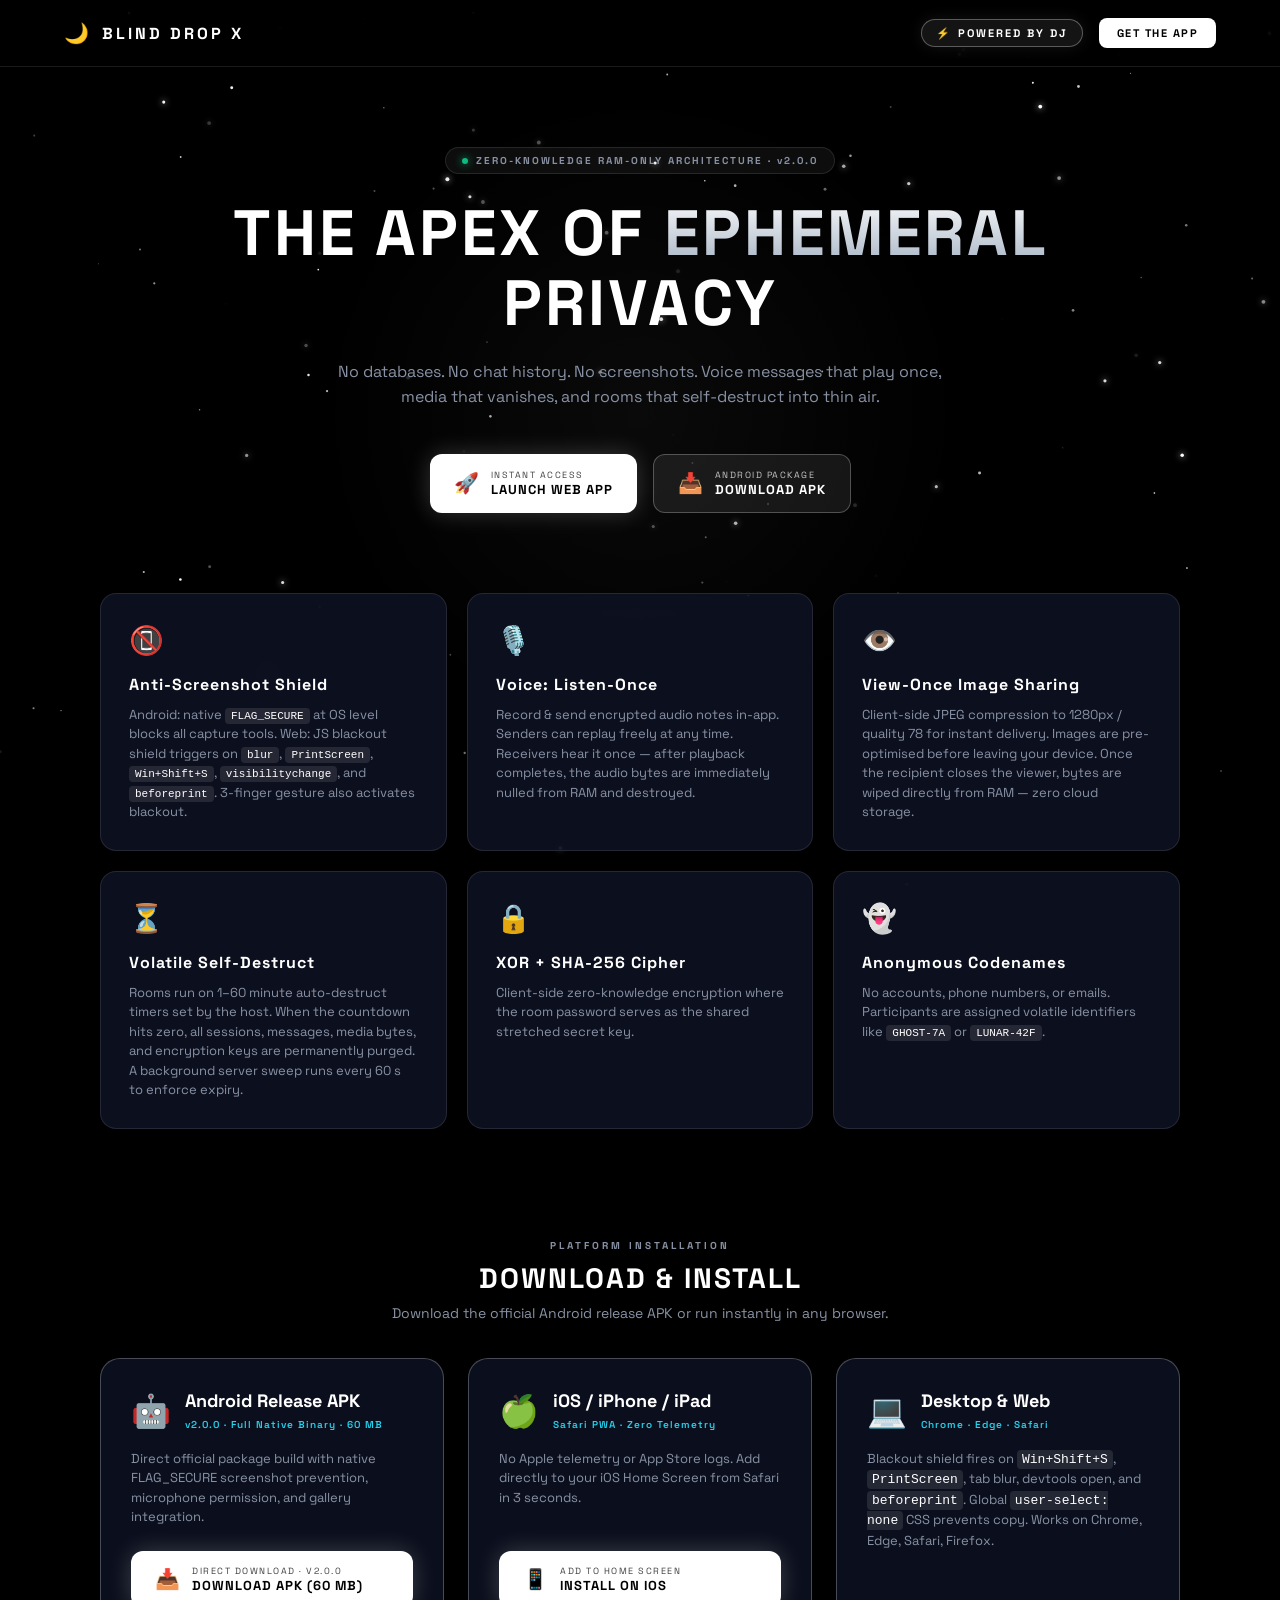
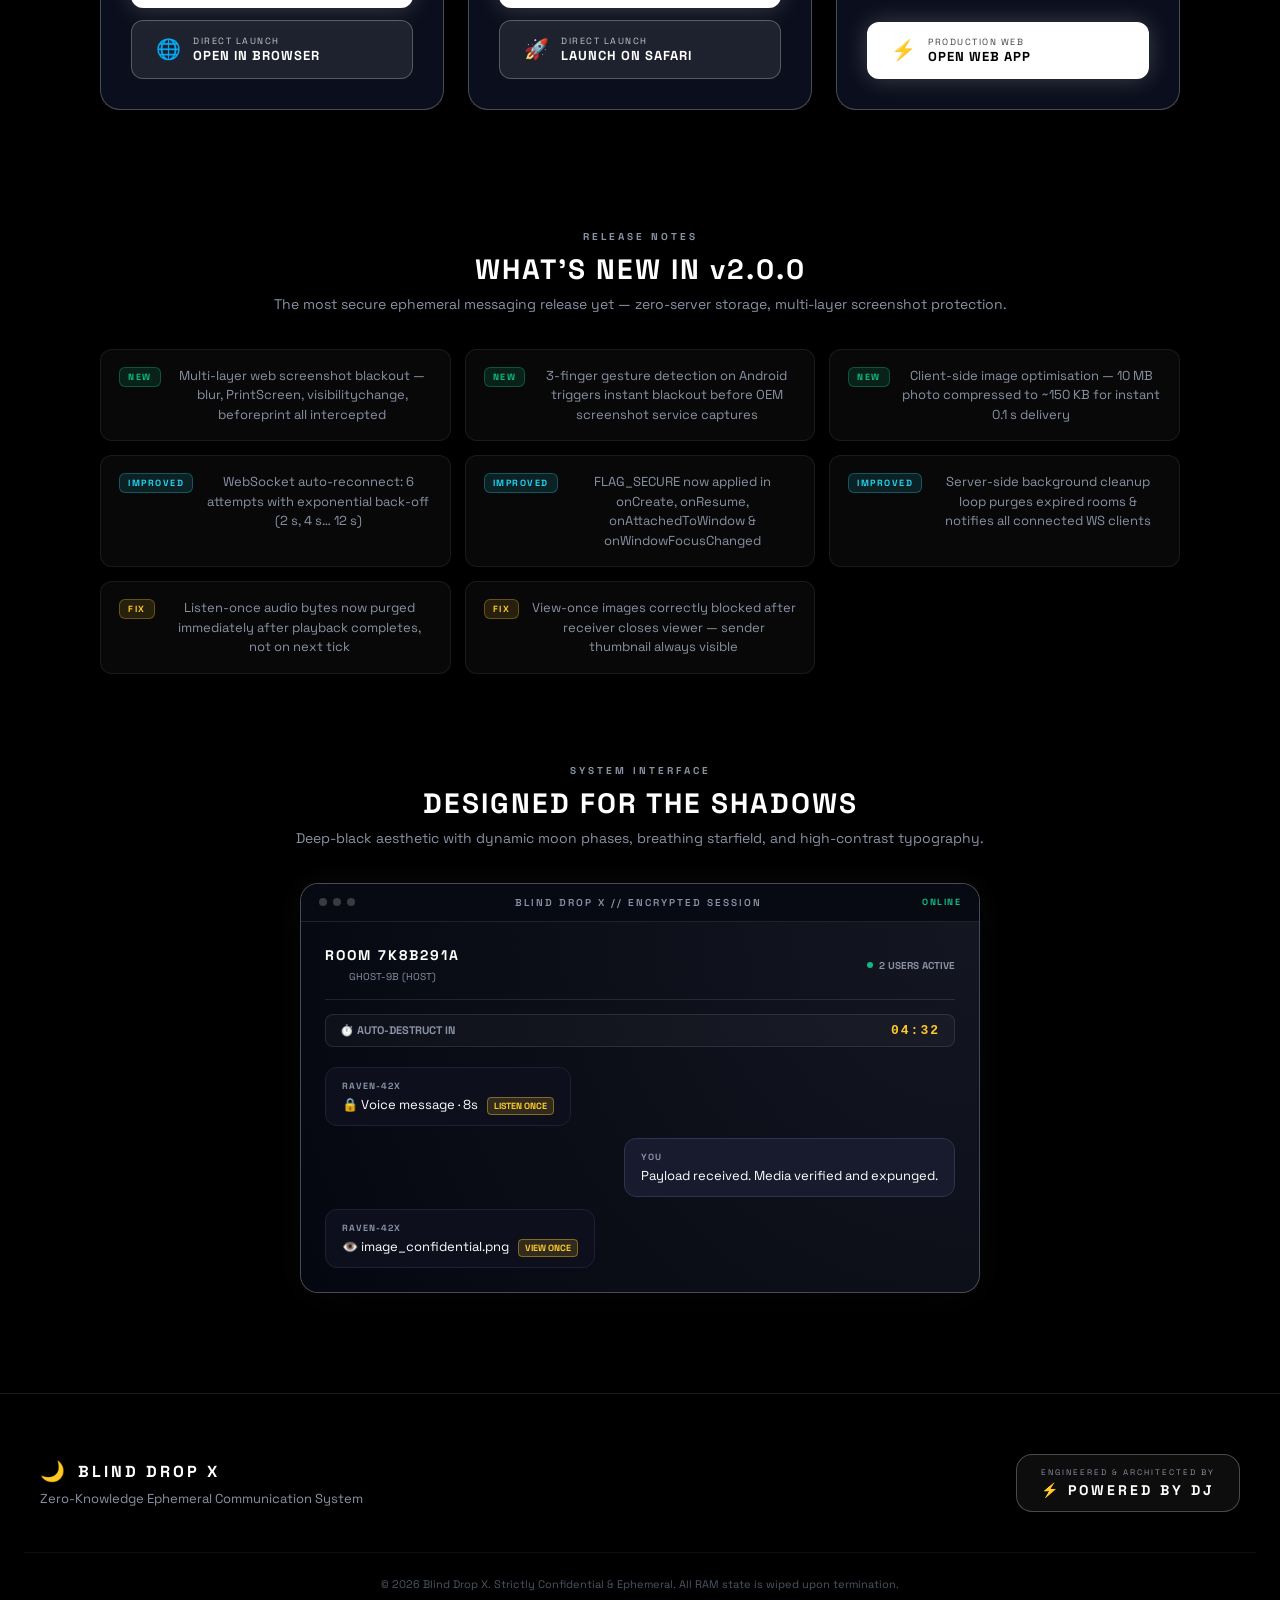
==== index.html @ 7365999a "feat: Blind Drop X v2.0.0 promo landing page - changelog, 60MB APK, responsive, updated feature desc" ====
<!DOCTYPE html>
<html lang="en">
<head>
  <meta charset="UTF-8">
  <meta name="viewport" content="width=device-width, initial-scale=1.0">
  <title>Blind Drop X v2.0.0 — Zero-Knowledge Ephemeral Communication</title>
  <meta name="description" content="Blind Drop X v2.0.0 — The ultimate zero-knowledge ephemeral messaging app. No logs, anti-screenshot protection (Android FLAG_SECURE + web blackout), view-once media, listen-once voice, and self-destructing rooms.">
  <link rel="preconnect" href="https://fonts.googleapis.com">
  <link rel="preconnect" href="https://fonts.gstatic.com" crossorigin>
  <link href="https://fonts.googleapis.com/css2?family=Space+Grotesk:wght@300;400;500;600;700;800&display=swap" rel="stylesheet">
  <link rel="stylesheet" href="style.css">
</head>
<body>

  <!-- Animated Starry Sky Canvas -->
  <canvas id="starfield"></canvas>

  <!-- Ambient Glow -->
  <div class="ambient-glow"></div>

  <!-- Header / Navigation -->
  <header class="navbar">
    <div class="nav-container">
      <div class="logo">
        <span class="moon-icon">🌙</span>
        <span class="logo-text">BLIND DROP X</span>
      </div>
      <div class="nav-actions">
        <div class="dj-badge">
          <span class="bolt">⚡</span> POWERED BY DJ
        </div>
        <a href="#platforms" class="nav-btn">GET THE APP</a>
      </div>
    </div>
  </header>

  <!-- Main Hero Section -->
  <main class="hero">
    <div class="hero-container">

      <!-- Badge -->
      <div class="hero-badge">
        <span class="pulse-dot"></span> ZERO-KNOWLEDGE RAM-ONLY ARCHITECTURE · v2.0.0
      </div>

      <!-- Hero Heading -->
      <h1 class="hero-title">
        THE APEX OF <span class="gradient-text">EPHEMERAL</span> PRIVACY
      </h1>

      <p class="hero-desc">
        No databases. No chat history. No screenshots. Voice messages that play once, media that vanishes, and rooms that self-destruct into thin air.
      </p>

      <!-- Quick Action Buttons -->
      <div class="cta-group">
        <a href="https://blind-drop-x.vercel.app" target="_blank" class="btn btn-primary">
          <span class="btn-icon">🚀</span>
          <div class="btn-content">
            <span class="btn-sub">Instant Access</span>
            <span class="btn-main">LAUNCH WEB APP</span>
          </div>
        </a>

        <a href="#platforms" class="btn btn-secondary">
          <span class="btn-icon">📥</span>
          <div class="btn-content">
            <span class="btn-sub">Android Package</span>
            <span class="btn-main">DOWNLOAD APK</span>
          </div>
        </a>
      </div>

      <!-- Core Security Specs Grid -->
      <div class="features-grid">

        <div class="feature-card">
          <div class="card-icon">📵</div>
          <h3 class="card-title">Anti-Screenshot Shield</h3>
          <p class="card-desc">Android: native <code>FLAG_SECURE</code> at OS level blocks all capture tools. Web: JS blackout shield triggers on <code>blur</code>, <code>PrintScreen</code>, <code>Win+Shift+S</code>, <code>visibilitychange</code>, and <code>beforeprint</code>. 3-finger gesture also activates blackout.</p>
        </div>

        <div class="feature-card">
          <div class="card-icon">🎙️</div>
          <h3 class="card-title">Voice: Listen-Once</h3>
          <p class="card-desc">Record & send encrypted audio notes in-app. Senders can replay freely at any time. Receivers hear it once — after playback completes, the audio bytes are immediately nulled from RAM and destroyed.</p>
        </div>

        <div class="feature-card">
          <div class="card-icon">👁️</div>
          <h3 class="card-title">View-Once Image Sharing</h3>
          <p class="card-desc">Client-side JPEG compression to 1280px / quality 78 for instant delivery. Images are pre-optimised before leaving your device. Once the recipient closes the viewer, bytes are wiped directly from RAM — zero cloud storage.</p>
        </div>

        <div class="feature-card">
          <div class="card-icon">⏳</div>
          <h3 class="card-title">Volatile Self-Destruct</h3>
          <p class="card-desc">Rooms run on 1–60 minute auto-destruct timers set by the host. When the countdown hits zero, all sessions, messages, media bytes, and encryption keys are permanently purged. A background server sweep runs every 60 s to enforce expiry.</p>
        </div>

        <div class="feature-card">
          <div class="card-icon">🔒</div>
          <h3 class="card-title">XOR + SHA-256 Cipher</h3>
          <p class="card-desc">Client-side zero-knowledge encryption where the room password serves as the shared stretched secret key.</p>
        </div>

        <div class="feature-card">
          <div class="card-icon">👻</div>
          <h3 class="card-title">Anonymous Codenames</h3>
          <p class="card-desc">No accounts, phone numbers, or emails. Participants are assigned volatile identifiers like <code>GHOST-7A</code> or <code>LUNAR-42F</code>.</p>
        </div>

      </div>

      <!-- Platforms & Download Section -->
      <section id="platforms" class="platforms-section">
        <div class="preview-header">
          <span class="preview-tag">PLATFORM INSTALLATION</span>
          <h2>DOWNLOAD & INSTALL</h2>
          <p>Download the official Android release APK or run instantly in any browser.</p>
        </div>

        <div class="platforms-grid">

          <!-- Android Card -->
          <div class="platform-card">
            <div class="platform-header">
              <span class="platform-icon">🤖</span>
              <div class="platform-info">
                <h3>Android Release APK</h3>
                <span class="platform-badge">v2.0.0 · Full Native Binary · 60 MB</span>
              </div>
            </div>
            <p class="platform-desc">
              Direct official package build with native FLAG_SECURE screenshot prevention, microphone permission, and gallery integration.
            </p>
            <div class="platform-actions">
              <a href="downloads/BlindDropX-v2.0.0.apk" download="BlindDropX-v2.0.0.apk" class="btn btn-primary btn-full" id="downloadApkBtn">
                <span class="btn-icon">📥</span>
                <div class="btn-content">
                  <span class="btn-sub">Direct Download · v2.0.0</span>
                  <span class="btn-main">DOWNLOAD APK (60 MB)</span>
                </div>
              </a>
              <a href="https://blind-drop-x.vercel.app" target="_blank" class="btn btn-secondary btn-full">
                <span class="btn-icon">🌐</span>
                <div class="btn-content">
                  <span class="btn-sub">Direct Launch</span>
                  <span class="btn-main">OPEN IN BROWSER</span>
                </div>
              </a>
            </div>
          </div>

          <!-- iOS Card -->
          <div class="platform-card">
            <div class="platform-header">
              <span class="platform-icon">🍏</span>
              <div class="platform-info">
                <h3>iOS / iPhone / iPad</h3>
                <span class="platform-badge">Safari PWA · Zero Telemetry</span>
              </div>
            </div>
            <p class="platform-desc">
              No Apple telemetry or App Store logs. Add directly to your iOS Home Screen from Safari in 3 seconds.
            </p>
            <div class="platform-actions">
              <button id="iosInstallBtn" class="btn btn-primary btn-full">
                <span class="btn-icon">📱</span>
                <div class="btn-content">
                  <span class="btn-sub">Add to Home Screen</span>
                  <span class="btn-main">INSTALL ON IOS</span>
                </div>
              </button>
              <a href="https://blind-drop-x.vercel.app" target="_blank" class="btn btn-secondary btn-full">
                <span class="btn-icon">🚀</span>
                <div class="btn-content">
                  <span class="btn-sub">Direct Launch</span>
                  <span class="btn-main">LAUNCH ON SAFARI</span>
                </div>
              </a>
            </div>
          </div>

          <!-- Desktop / Web Card -->
          <div class="platform-card">
            <div class="platform-header">
              <span class="platform-icon">💻</span>
              <div class="platform-info">
                <h3>Desktop & Web</h3>
                <span class="platform-badge">Chrome · Edge · Safari</span>
              </div>
            </div>
            <p class="platform-desc">
              Blackout shield fires on <code>Win+Shift+S</code>, <code>PrintScreen</code>, tab blur, devtools open, and <code>beforeprint</code>. Global <code>user-select: none</code> CSS prevents copy. Works on Chrome, Edge, Safari, Firefox.
            </p>
            <div class="platform-actions">
              <a href="https://blind-drop-x.vercel.app" target="_blank" class="btn btn-primary btn-full">
                <span class="btn-icon">⚡</span>
                <div class="btn-content">
                  <span class="btn-sub">Production Web</span>
                  <span class="btn-main">OPEN WEB APP</span>
                </div>
              </a>
            </div>
          </div>

        </div>
      </section>

      <!-- What's New in v2.0.0 -->
      <section class="changelog-section">
        <div class="preview-header">
          <span class="preview-tag">RELEASE NOTES</span>
          <h2>WHAT'S NEW IN v2.0.0</h2>
          <p>The most secure ephemeral messaging release yet — zero-server storage, multi-layer screenshot protection.</p>
        </div>
        <div class="changelog-grid">
          <div class="changelog-item">
            <span class="changelog-tag new">NEW</span>
            <span class="changelog-text">Multi-layer web screenshot blackout — blur, PrintScreen, visibilitychange, beforeprint all intercepted</span>
          </div>
          <div class="changelog-item">
            <span class="changelog-tag new">NEW</span>
            <span class="changelog-text">3-finger gesture detection on Android triggers instant blackout before OEM screenshot service captures</span>
          </div>
          <div class="changelog-item">
            <span class="changelog-tag new">NEW</span>
            <span class="changelog-text">Client-side image optimisation — 10 MB photo compressed to ~150 KB for instant 0.1 s delivery</span>
          </div>
          <div class="changelog-item">
            <span class="changelog-tag improved">IMPROVED</span>
            <span class="changelog-text">WebSocket auto-reconnect: 6 attempts with exponential back-off (2 s, 4 s… 12 s)</span>
          </div>
          <div class="changelog-item">
            <span class="changelog-tag improved">IMPROVED</span>
            <span class="changelog-text">FLAG_SECURE now applied in onCreate, onResume, onAttachedToWindow & onWindowFocusChanged</span>
          </div>
          <div class="changelog-item">
            <span class="changelog-tag improved">IMPROVED</span>
            <span class="changelog-text">Server-side background cleanup loop purges expired rooms & notifies all connected WS clients</span>
          </div>
          <div class="changelog-item">
            <span class="changelog-tag fix">FIX</span>
            <span class="changelog-text">Listen-once audio bytes now purged immediately after playback completes, not on next tick</span>
          </div>
          <div class="changelog-item">
            <span class="changelog-tag fix">FIX</span>
            <span class="changelog-text">View-once images correctly blocked after receiver closes viewer — sender thumbnail always visible</span>
          </div>
        </div>
      </section>

      <!-- App Interface Preview Showcase -->
      <div class="preview-section">
        <div class="preview-header">
          <span class="preview-tag">SYSTEM INTERFACE</span>
          <h2>DESIGNED FOR THE SHADOWS</h2>
          <p>Deep-black aesthetic with dynamic moon phases, breathing starfield, and high-contrast typography.</p>
        </div>

        <div class="mockup-frame">
          <div class="mockup-top-bar">
            <div class="mockup-dots">
              <span></span><span></span><span></span>
            </div>
            <div class="mockup-url">BLIND DROP X // ENCRYPTED SESSION</div>
            <div class="mockup-badge">ONLINE</div>
          </div>
          <div class="mockup-screen">
            <div class="mockup-appbar">
              <div class="room-indicator">
                <span class="room-title">ROOM 7K8B291A</span>
                <span class="room-sub">GHOST-9B (HOST)</span>
              </div>
              <div class="room-status">
                <span class="status-dot"></span> 2 USERS ACTIVE
              </div>
            </div>

            <div class="mockup-timer-bar">
              <span>⏱️ AUTO-DESTRUCT IN</span>
              <span class="timer-digits">04:32</span>
            </div>

            <div class="mockup-chat">
              <div class="chat-bubble bubble-them">
                <span class="bubble-sender">RAVEN-42X</span>
                <div class="bubble-body">🔒 Voice message · 8s <span class="badge-amber">LISTEN ONCE</span></div>
              </div>

              <div class="chat-bubble bubble-me">
                <span class="bubble-sender">YOU</span>
                <div class="bubble-body">Payload received. Media verified and expunged.</div>
              </div>

              <div class="chat-bubble bubble-them">
                <span class="bubble-sender">RAVEN-42X</span>
                <div class="bubble-body">👁️ image_confidential.png <span class="badge-amber">VIEW ONCE</span></div>
              </div>
            </div>
          </div>
        </div>
      </div>

    </div>
  </main>

  <!-- iOS Installation Modal -->
  <div id="iosModal" class="modal">
    <div class="modal-content">
      <div class="modal-header">
        <h3>🍏 Install Blind Drop X on iPhone/iPad</h3>
        <button class="modal-close" id="closeIosModal">&times;</button>
      </div>
      <div class="modal-body">
        <p>iOS doesn't require any app store download. You can install it directly to your home screen:</p>
        <ol class="steps-list">
          <li>Open Safari on your iPhone or iPad.</li>
          <li>Navigate to: <code>https://blind-drop-x.vercel.app</code></li>
          <li>Tap the <strong>Share</strong> button (box with an arrow pointing up) at the bottom.</li>
          <li>Scroll down and tap <strong>"Add to Home Screen"</strong>.</li>
          <li>Launch the app from your home screen for full-screen immersive mode with hardware security!</li>
        </ol>
        <a href="https://blind-drop-x.vercel.app" target="_blank" class="btn btn-primary" style="width: 100%; justify-content: center; margin-top: 16px;">
          OPEN & INSTALL ON SAFARI NOW
        </a>
      </div>
    </div>
  </div>

      <!-- Footer -->
  <footer class="footer">
    <div class="footer-container">
      <div class="footer-brand">
        <div class="logo">
          <span class="moon-icon">🌙</span>
          <span class="logo-text">BLIND DROP X</span>
        </div>
        <p>Zero-Knowledge Ephemeral Communication System</p>
      </div>

      <div class="dj-signature">
        <div class="dj-card">
          <span class="dj-title">ENGINEERED & ARCHITECTED BY</span>
          <span class="dj-name">⚡ POWERED BY DJ</span>
        </div>
      </div>
    </div>
    <div class="footer-bottom">
      <p>&copy; 2026 Blind Drop X. Strictly Confidential & Ephemeral. All RAM state is wiped upon termination.</p>
    </div>
  </footer>

  <script src="app.js"></script>
</body>
</html>
---- style.css ----
:root {
  --bg-black: #000000;
  --bg-deep: #050710;
  --bg-card: rgba(17, 21, 40, 0.75);
  --border-subtle: rgba(255, 255, 255, 0.1);
  --border-glow: rgba(255, 255, 255, 0.25);
  --text-main: #FFFFFF;
  --text-dim: #8892A4;
  --text-faint: #4B5563;
  --accent-amber: #FFCA28;
  --accent-cyan: #22D3EE;
  --accent-emerald: #10B981;
}

* {
  margin: 0;
  padding: 0;
  box-sizing: border-box;
}

html {
  scroll-behavior: smooth;
}

body {
  background-color: var(--bg-black);
  color: var(--text-main);
  font-family: 'Space Grotesk', -apple-system, sans-serif;
  overflow-x: hidden;
  position: relative;
  min-height: 100vh;
}

/* Starfield Background */
#starfield {
  position: fixed;
  top: 0;
  left: 0;
  width: 100vw;
  height: 100vh;
  z-index: -2;
  pointer-events: none;
}

.ambient-glow {
  position: fixed;
  top: 10%;
  left: 50%;
  transform: translateX(-50%);
  width: 650px;
  height: 650px;
  background: radial-gradient(circle, rgba(255, 255, 255, 0.04) 0%, rgba(0, 0, 0, 0) 70%);
  z-index: -1;
  pointer-events: none;
}

/* Navbar */
.navbar {
  position: sticky;
  top: 0;
  z-index: 100;
  backdrop-filter: blur(16px);
  -webkit-backdrop-filter: blur(16px);
  background: rgba(0, 0, 0, 0.7);
  border-bottom: 1px solid var(--border-subtle);
  padding: 18px 0;
}

.nav-container {
  max-width: 1200px;
  margin: 0 auto;
  padding: 0 24px;
  display: flex;
  justify-content: space-between;
  align-items: center;
}

.logo {
  display: flex;
  align-items: center;
  gap: 10px;
  font-size: 16px;
  font-weight: 800;
  letter-spacing: 3px;
}

.moon-icon {
  font-size: 20px;
}

.nav-actions {
  display: flex;
  align-items: center;
  gap: 16px;
}

.dj-badge {
  display: inline-flex;
  align-items: center;
  gap: 6px;
  padding: 6px 14px;
  background: rgba(255, 255, 255, 0.08);
  border: 1px solid rgba(255, 255, 255, 0.3);
  border-radius: 20px;
  font-size: 11px;
  font-weight: 800;
  letter-spacing: 2px;
  color: #FFF;
  box-shadow: 0 0 15px rgba(255, 255, 255, 0.08);
}

.bolt {
  color: #FFF;
}

.nav-btn {
  padding: 8px 18px;
  background: #FFF;
  color: #000;
  font-size: 11px;
  font-weight: 800;
  letter-spacing: 1.5px;
  text-decoration: none;
  border-radius: 8px;
  transition: all 0.2s ease;
}

.nav-btn:hover {
  background: #E2E8F0;
  transform: translateY(-2px);
}

/* Hero Section */
.hero {
  padding: 80px 24px 100px;
}

.hero-container {
  max-width: 1080px;
  margin: 0 auto;
  text-align: center;
}

.hero-badge {
  display: inline-flex;
  align-items: center;
  gap: 8px;
  padding: 6px 16px;
  background: rgba(255, 255, 255, 0.05);
  border: 1px solid var(--border-subtle);
  border-radius: 30px;
  font-size: 10px;
  letter-spacing: 2px;
  font-weight: 700;
  color: var(--text-dim);
  margin-bottom: 24px;
}

.pulse-dot {
  width: 6px;
  height: 6px;
  background: var(--accent-emerald);
  border-radius: 50%;
  box-shadow: 0 0 8px var(--accent-emerald);
}

.hero-title {
  font-size: clamp(32px, 6vw, 64px);
  font-weight: 800;
  line-height: 1.1;
  letter-spacing: 3px;
  margin-bottom: 20px;
}

.gradient-text {
  background: linear-gradient(180deg, #FFFFFF 0%, #A0AEC0 100%);
  -webkit-background-clip: text;
  -webkit-text-fill-color: transparent;
}

.hero-desc {
  font-size: 16px;
  line-height: 1.6;
  color: var(--text-dim);
  max-width: 640px;
  margin: 0 auto 44px;
}

/* CTA Group */
.cta-group {
  display: flex;
  flex-wrap: wrap;
  justify-content: center;
  gap: 16px;
  margin-bottom: 80px;
}

.btn {
  display: inline-flex;
  align-items: center;
  gap: 12px;
  padding: 14px 24px;
  border-radius: 12px;
  text-decoration: none;
  font-family: inherit;
  cursor: pointer;
  transition: all 0.25s cubic-bezier(0.16, 1, 0.3, 1);
  border: none;
  text-align: left;
}

.btn-full {
  width: 100%;
  justify-content: flex-start;
}

.btn-icon {
  font-size: 20px;
}

.btn-content {
  display: flex;
  flex-direction: column;
}

.btn-sub {
  font-size: 9px;
  letter-spacing: 1.5px;
  text-transform: uppercase;
  opacity: 0.75;
}

.btn-main {
  font-size: 13px;
  font-weight: 800;
  letter-spacing: 1px;
}

.btn-primary {
  background: #FFFFFF;
  color: #000000;
  box-shadow: 0 0 24px rgba(255, 255, 255, 0.2);
}

.btn-primary:hover {
  transform: translateY(-3px);
  box-shadow: 0 0 32px rgba(255, 255, 255, 0.4);
}

.btn-secondary {
  background: rgba(255, 255, 255, 0.08);
  color: #FFFFFF;
  border: 1px solid var(--border-glow);
}

.btn-secondary:hover {
  background: rgba(255, 255, 255, 0.15);
  transform: translateY(-3px);
}

/* Features Grid */
.features-grid {
  display: grid;
  grid-template-columns: repeat(auto-fit, minmax(300px, 1fr));
  gap: 20px;
  margin-bottom: 90px;
  text-align: left;
}

.feature-card {
  background: var(--bg-card);
  border: 1px solid var(--border-subtle);
  border-radius: 16px;
  padding: 28px;
  backdrop-filter: blur(12px);
  -webkit-backdrop-filter: blur(12px);
  transition: all 0.3s ease;
}

.feature-card:hover {
  border-color: var(--border-glow);
  transform: translateY(-4px);
  box-shadow: 0 10px 30px rgba(0, 0, 0, 0.5);
}

.card-icon {
  font-size: 28px;
  margin-bottom: 16px;
}

.card-title {
  font-size: 16px;
  font-weight: 700;
  letter-spacing: 1px;
  margin-bottom: 10px;
  color: #FFF;
}

.card-desc {
  font-size: 13px;
  line-height: 1.5;
  color: var(--text-dim);
}

.card-desc code {
  background: rgba(255, 255, 255, 0.1);
  padding: 2px 6px;
  border-radius: 4px;
  color: #FFF;
  font-size: 11px;
}

/* Platforms Section */
.platforms-section {
  margin-bottom: 100px;
  padding-top: 20px;
}

.platforms-grid {
  display: grid;
  grid-template-columns: repeat(auto-fit, minmax(300px, 1fr));
  gap: 24px;
  text-align: left;
  margin-top: 32px;
}

.platform-card {
  background: rgba(14, 18, 35, 0.85);
  border: 1px solid var(--border-glow);
  border-radius: 20px;
  padding: 30px;
  display: flex;
  flex-direction: column;
  backdrop-filter: blur(16px);
  -webkit-backdrop-filter: blur(16px);
  transition: all 0.3s ease;
}

.platform-card:hover {
  transform: translateY(-4px);
  box-shadow: 0 14px 40px rgba(0, 0, 0, 0.6);
  border-color: rgba(255, 255, 255, 0.4);
}

.platform-header {
  display: flex;
  align-items: center;
  gap: 14px;
  margin-bottom: 16px;
}

.platform-icon {
  font-size: 32px;
}

.platform-info h3 {
  font-size: 18px;
  font-weight: 800;
  color: #FFF;
}

.platform-badge {
  font-size: 10px;
  letter-spacing: 1px;
  color: var(--accent-cyan);
  font-weight: 600;
}

.platform-desc {
  font-size: 13px;
  line-height: 1.5;
  color: var(--text-dim);
  margin-bottom: 24px;
  flex-grow: 1;
}

.platform-desc code {
  background: rgba(255, 255, 255, 0.1);
  padding: 2px 5px;
  border-radius: 4px;
  color: #FFF;
}

.platform-actions {
  display: flex;
  flex-direction: column;
  gap: 12px;
}

/* App Interface Preview Showcase */
.preview-section {
  margin-top: 40px;
}

.preview-header {
  margin-bottom: 36px;
}

.preview-tag {
  font-size: 10px;
  font-weight: 800;
  letter-spacing: 3px;
  color: var(--text-dim);
  display: block;
  margin-bottom: 8px;
}

.preview-header h2 {
  font-size: 28px;
  font-weight: 800;
  letter-spacing: 2px;
  margin-bottom: 8px;
}

.preview-header p {
  color: var(--text-dim);
  font-size: 14px;
}

.mockup-frame {
  max-width: 680px;
  margin: 0 auto;
  background: #0C0E1A;
  border: 1px solid var(--border-glow);
  border-radius: 18px;
  overflow: hidden;
  box-shadow: 0 20px 60px rgba(0, 0, 0, 0.8), 0 0 40px rgba(255, 255, 255, 0.05);
}

.mockup-top-bar {
  background: #070913;
  padding: 12px 18px;
  display: flex;
  align-items: center;
  justify-content: space-between;
  border-bottom: 1px solid var(--border-subtle);
}

.mockup-dots {
  display: flex;
  gap: 6px;
}

.mockup-dots span {
  width: 8px;
  height: 8px;
  border-radius: 50%;
  background: rgba(255, 255, 255, 0.2);
}

.mockup-url {
  font-size: 10px;
  letter-spacing: 2px;
  color: var(--text-dim);
  font-weight: 600;
}

.mockup-badge {
  font-size: 9px;
  font-weight: 700;
  letter-spacing: 1.5px;
  color: var(--accent-emerald);
}

.mockup-screen {
  padding: 24px;
  background: radial-gradient(circle at top right, rgba(255, 255, 255, 0.03) 0%, #050710 100%);
}

.mockup-appbar {
  display: flex;
  justify-content: space-between;
  align-items: center;
  padding-bottom: 14px;
  border-bottom: 1px solid var(--border-subtle);
  margin-bottom: 14px;
}

.room-title {
  display: block;
  font-weight: 800;
  font-size: 14px;
  letter-spacing: 2px;
}

.room-sub {
  font-size: 10px;
  color: var(--text-dim);
}

.room-status {
  display: flex;
  align-items: center;
  gap: 6px;
  font-size: 10px;
  font-weight: 700;
  color: var(--text-dim);
}

.status-dot {
  width: 6px;
  height: 6px;
  background: var(--accent-emerald);
  border-radius: 50%;
}

.mockup-timer-bar {
  display: flex;
  justify-content: space-between;
  align-items: center;
  background: rgba(255, 255, 255, 0.03);
  border: 1px solid var(--border-subtle);
  padding: 8px 14px;
  border-radius: 8px;
  font-size: 11px;
  font-weight: 700;
  color: var(--text-dim);
  margin-bottom: 20px;
}

.timer-digits {
  color: var(--accent-amber);
  font-family: monospace;
  font-size: 13px;
  letter-spacing: 2px;
}

.mockup-chat {
  display: flex;
  flex-direction: column;
  gap: 12px;
  text-align: left;
}

.chat-bubble {
  max-width: 80%;
  padding: 12px 16px;
  border-radius: 12px;
  font-size: 13px;
}

.bubble-sender {
  display: block;
  font-size: 9px;
  font-weight: 700;
  letter-spacing: 1px;
  color: var(--text-dim);
  margin-bottom: 4px;
}

.bubble-them {
  align-self: flex-start;
  background: #0D0F1C;
  border: 1px solid #1E2136;
}

.bubble-me {
  align-self: flex-end;
  background: #181B2E;
  border: 1px solid #2E3350;
}

.badge-amber {
  background: rgba(255, 202, 40, 0.15);
  color: var(--accent-amber);
  border: 1px solid rgba(255, 202, 40, 0.4);
  padding: 2px 6px;
  border-radius: 4px;
  font-size: 9px;
  font-weight: 800;
  margin-left: 6px;
}

/* Modal */
.modal {
  display: none;
  position: fixed;
  top: 0;
  left: 0;
  width: 100vw;
  height: 100vh;
  background: rgba(0, 0, 0, 0.85);
  backdrop-filter: blur(8px);
  z-index: 1000;
  align-items: center;
  justify-content: center;
  padding: 20px;
}

.modal.active {
  display: flex;
}

.modal-content {
  background: #0E1122;
  border: 1px solid var(--border-glow);
  border-radius: 20px;
  max-width: 480px;
  width: 100%;
  padding: 28px;
  text-align: left;
  box-shadow: 0 20px 50px rgba(0, 0, 0, 0.9);
}

.modal-header {
  display: flex;
  justify-content: space-between;
  align-items: center;
  margin-bottom: 18px;
}

.modal-header h3 {
  font-size: 18px;
  font-weight: 800;
}

.modal-close {
  background: none;
  border: none;
  color: var(--text-dim);
  font-size: 24px;
  cursor: pointer;
}

.steps-list {
  margin: 16px 0 20px 20px;
  color: var(--text-dim);
  font-size: 13px;
  line-height: 1.7;
}

.steps-list code {
  background: rgba(255, 255, 255, 0.1);
  padding: 2px 6px;
  border-radius: 4px;
  color: #FFF;
}

/* Footer */
.footer {
  border-top: 1px solid var(--border-subtle);
  background: rgba(0, 0, 0, 0.8);
  padding: 60px 24px 30px;
}

.footer-container {
  max-width: 1200px;
  margin: 0 auto;
  display: flex;
  flex-wrap: wrap;
  justify-content: space-between;
  align-items: center;
  gap: 30px;
  margin-bottom: 40px;
}

.footer-brand p {
  color: var(--text-dim);
  font-size: 13px;
  margin-top: 6px;
}

.dj-card {
  padding: 12px 24px;
  background: rgba(255, 255, 255, 0.05);
  border: 1px solid var(--border-glow);
  border-radius: 16px;
  text-align: right;
}

.dj-title {
  display: block;
  font-size: 8px;
  letter-spacing: 2px;
  color: var(--text-dim);
}

.dj-name {
  display: block;
  font-size: 14px;
  font-weight: 800;
  letter-spacing: 3px;
  color: #FFF;
  margin-top: 4px;
}

.footer-bottom {
  text-align: center;
  font-size: 11px;
  color: var(--text-faint);
  border-top: 1px solid rgba(255, 255, 255, 0.05);
  padding-top: 24px;
}

/* Changelog Section */
.changelog-section {
  margin-bottom: 90px;
  padding-top: 20px;
}

.changelog-grid {
  display: grid;
  grid-template-columns: repeat(auto-fit, minmax(280px, 1fr));
  gap: 14px;
  margin-top: 28px;
}

.changelog-item {
  display: flex;
  align-items: flex-start;
  gap: 12px;
  background: rgba(255, 255, 255, 0.03);
  border: 1px solid rgba(255, 255, 255, 0.08);
  border-radius: 12px;
  padding: 16px 18px;
  transition: border-color 0.2s ease, background 0.2s ease;
}

.changelog-item:hover {
  border-color: rgba(255, 255, 255, 0.2);
  background: rgba(255, 255, 255, 0.05);
}

.changelog-tag {
  flex-shrink: 0;
  padding: 3px 8px;
  border-radius: 6px;
  font-size: 9px;
  font-weight: 800;
  letter-spacing: 1.5px;
  text-transform: uppercase;
  margin-top: 1px;
}

.changelog-tag.new {
  background: rgba(16, 185, 129, 0.15);
  color: var(--accent-emerald);
  border: 1px solid rgba(16, 185, 129, 0.35);
}

.changelog-tag.improved {
  background: rgba(34, 211, 238, 0.12);
  color: var(--accent-cyan);
  border: 1px solid rgba(34, 211, 238, 0.3);
}

.changelog-tag.fix {
  background: rgba(255, 202, 40, 0.12);
  color: var(--accent-amber);
  border: 1px solid rgba(255, 202, 40, 0.3);
}

.changelog-text {
  font-size: 13px;
  color: var(--text-dim);
  line-height: 1.5;
}

/* Responsive */
@media (max-width: 640px) {
  .nav-actions .dj-badge {
    display: none;
  }

  .features-grid {
    grid-template-columns: 1fr;
  }

  .platforms-grid {
    grid-template-columns: 1fr;
  }

  .changelog-grid {
    grid-template-columns: 1fr;
  }

  .hero-title {
    letter-spacing: 1px;
  }

  .cta-group {
    flex-direction: column;
    align-items: stretch;
  }

  .btn {
    width: 100%;
    justify-content: flex-start;
  }
}
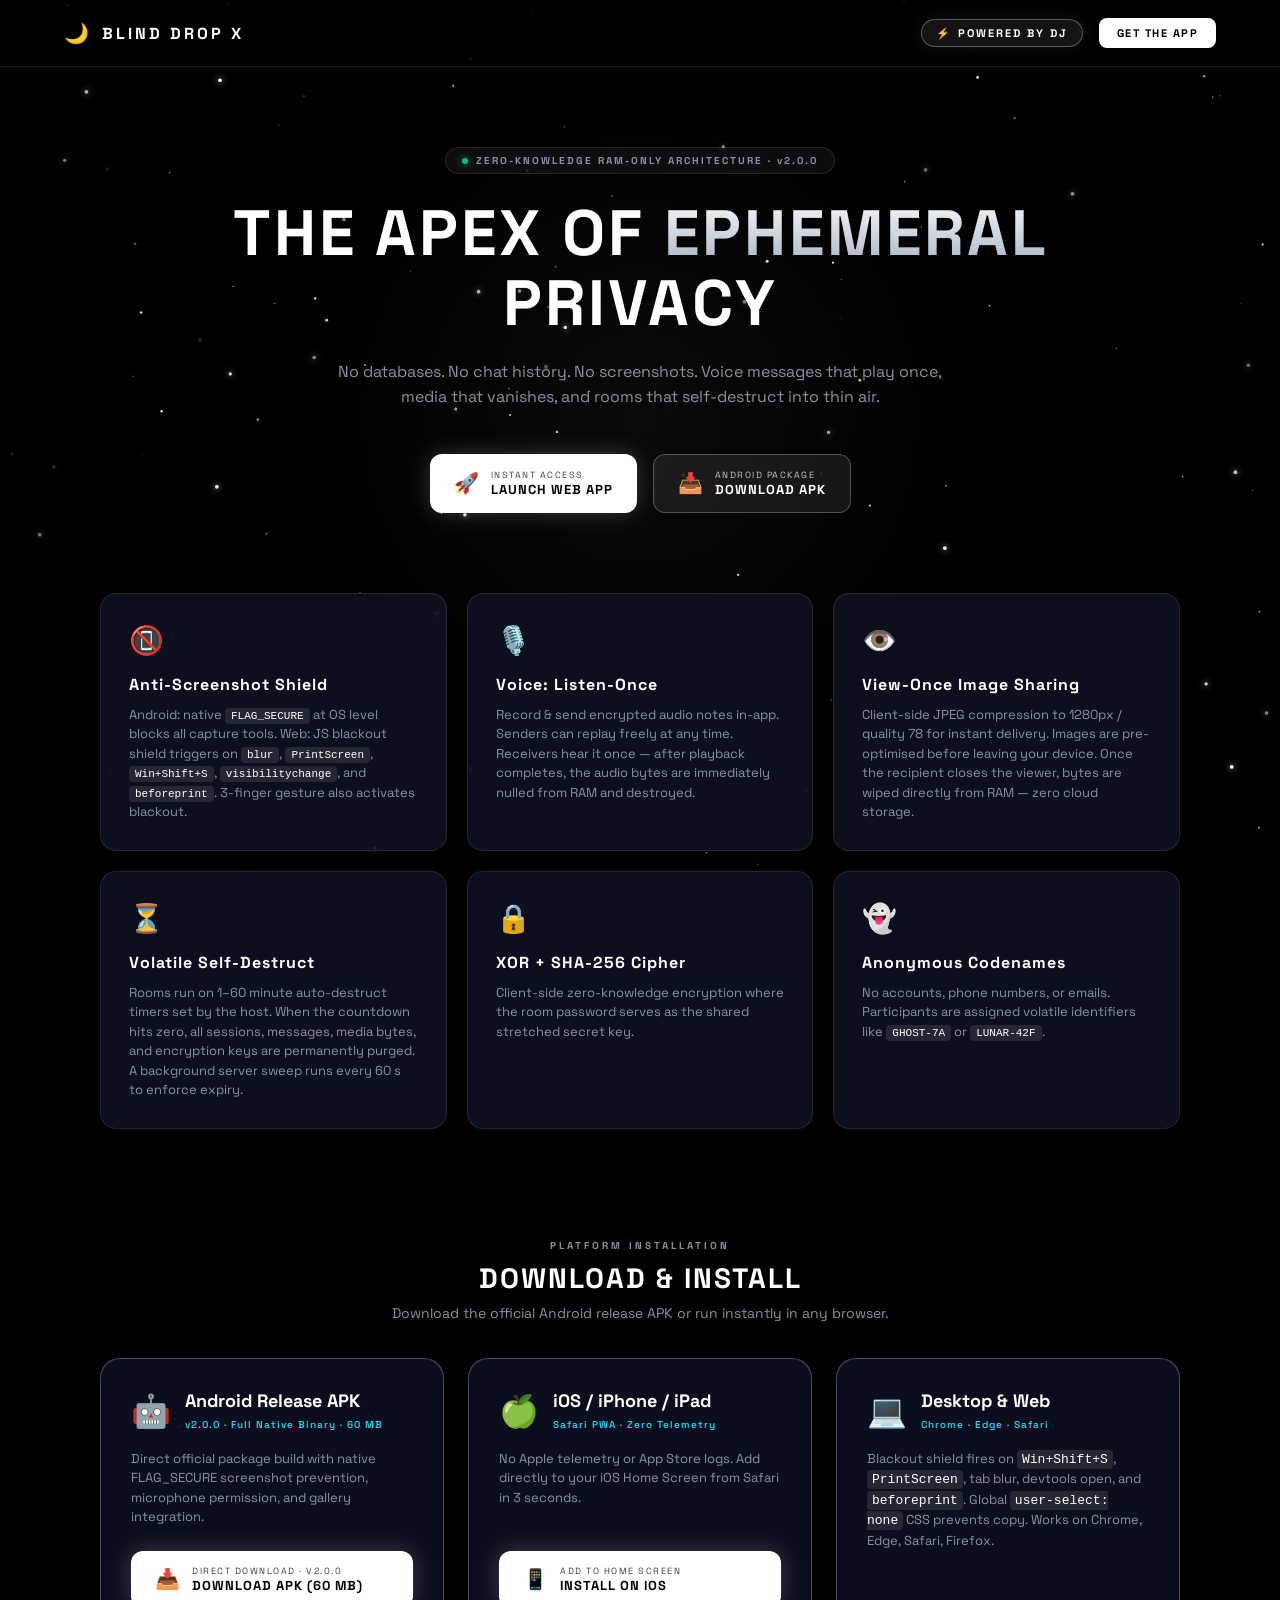
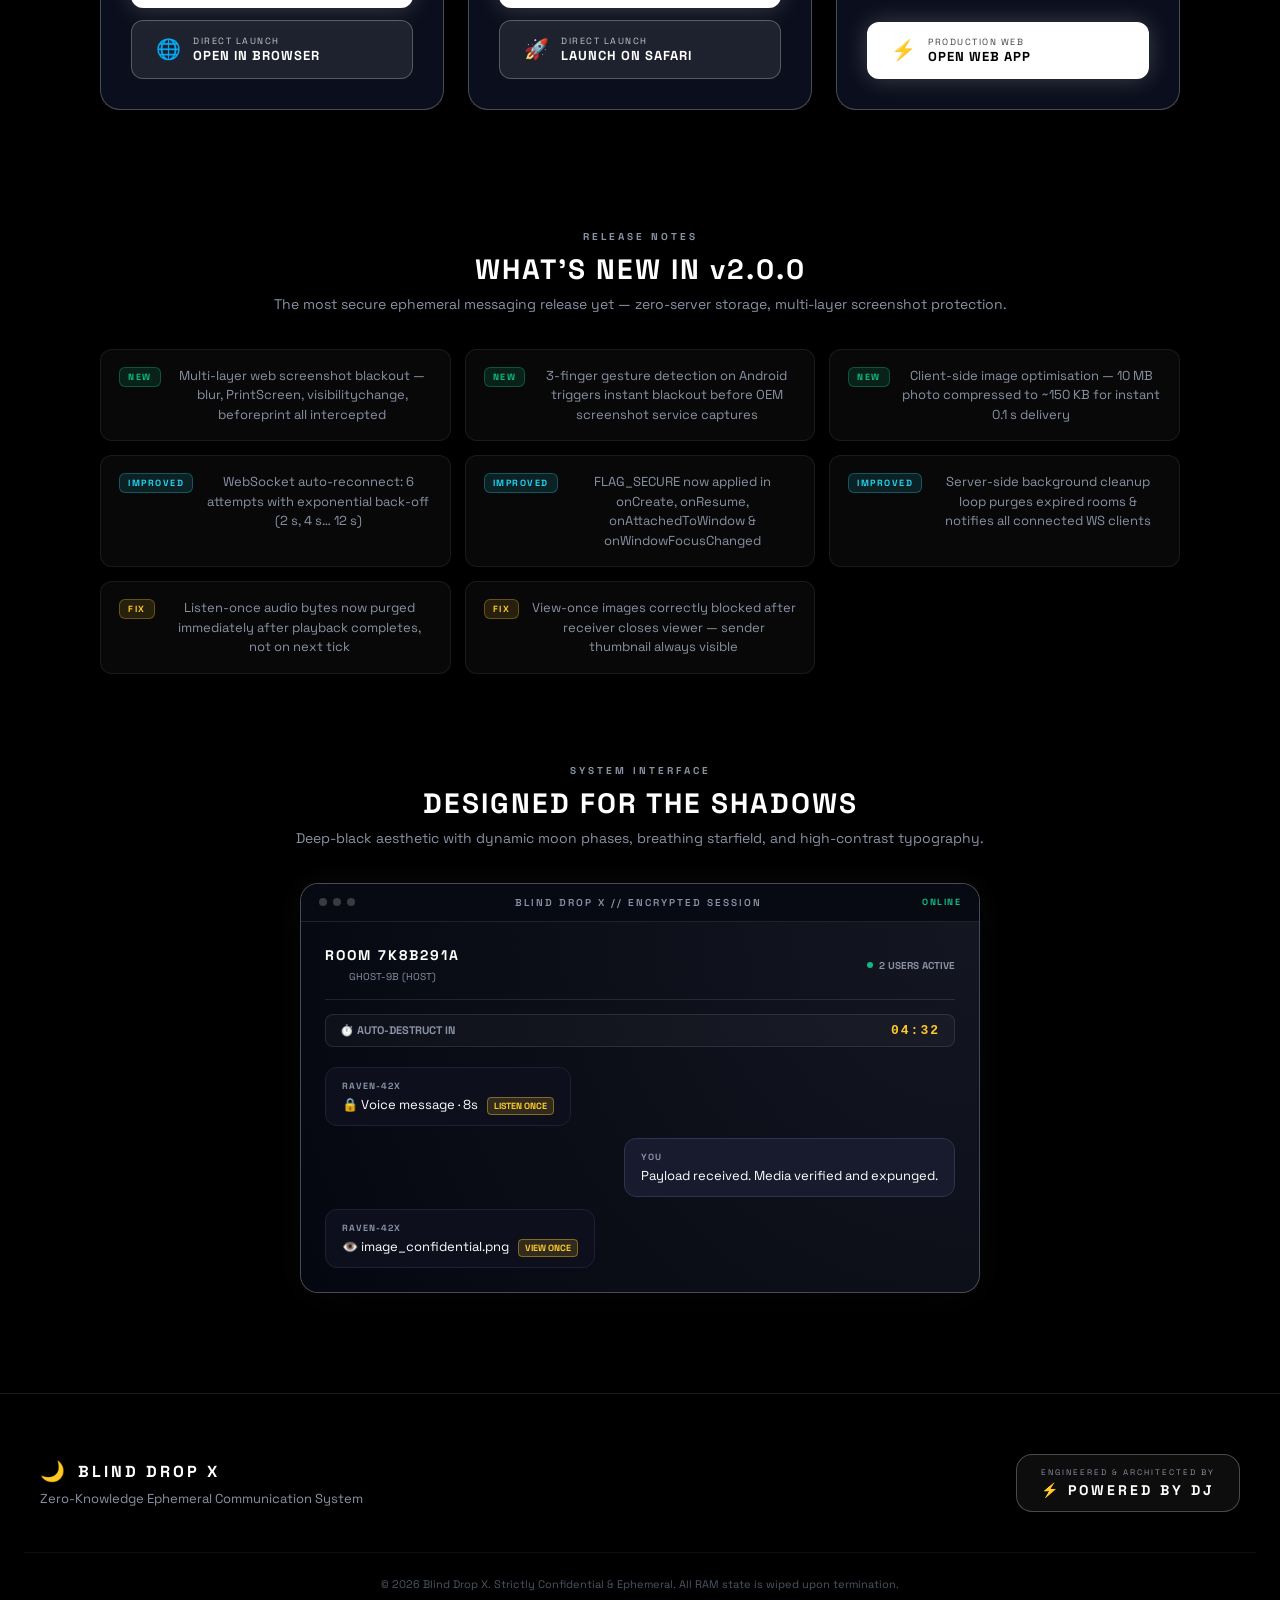
==== commit 7250d2fb: "feat: embed live production Web App under /app/ path so web launch is 100% working" ====
--- a/index.html
+++ b/index.html
@@ -54,7 +54,7 @@
 
       <!-- Quick Action Buttons -->
       <div class="cta-group">
-        <a href="https://blind-drop-x.vercel.app" target="_blank" class="btn btn-primary">
+        <a href="/app/" target="_blank" class="btn btn-primary">
           <span class="btn-icon">🚀</span>
           <div class="btn-content">
             <span class="btn-sub">Instant Access</span>
@@ -142,7 +142,7 @@
                   <span class="btn-main">DOWNLOAD APK (60 MB)</span>
                 </div>
               </a>
-              <a href="https://blind-drop-x.vercel.app" target="_blank" class="btn btn-secondary btn-full">
+              <a href="/app/" target="_blank" class="btn btn-secondary btn-full">
                 <span class="btn-icon">🌐</span>
                 <div class="btn-content">
                   <span class="btn-sub">Direct Launch</span>
@@ -172,7 +172,7 @@
                   <span class="btn-main">INSTALL ON IOS</span>
                 </div>
               </button>
-              <a href="https://blind-drop-x.vercel.app" target="_blank" class="btn btn-secondary btn-full">
+              <a href="/app/" target="_blank" class="btn btn-secondary btn-full">
                 <span class="btn-icon">🚀</span>
                 <div class="btn-content">
                   <span class="btn-sub">Direct Launch</span>
@@ -195,7 +195,7 @@
               Blackout shield fires on <code>Win+Shift+S</code>, <code>PrintScreen</code>, tab blur, devtools open, and <code>beforeprint</code>. Global <code>user-select: none</code> CSS prevents copy. Works on Chrome, Edge, Safari, Firefox.
             </p>
             <div class="platform-actions">
-              <a href="https://blind-drop-x.vercel.app" target="_blank" class="btn btn-primary btn-full">
+              <a href="/app/" target="_blank" class="btn btn-primary btn-full">
                 <span class="btn-icon">⚡</span>
                 <div class="btn-content">
                   <span class="btn-sub">Production Web</span>
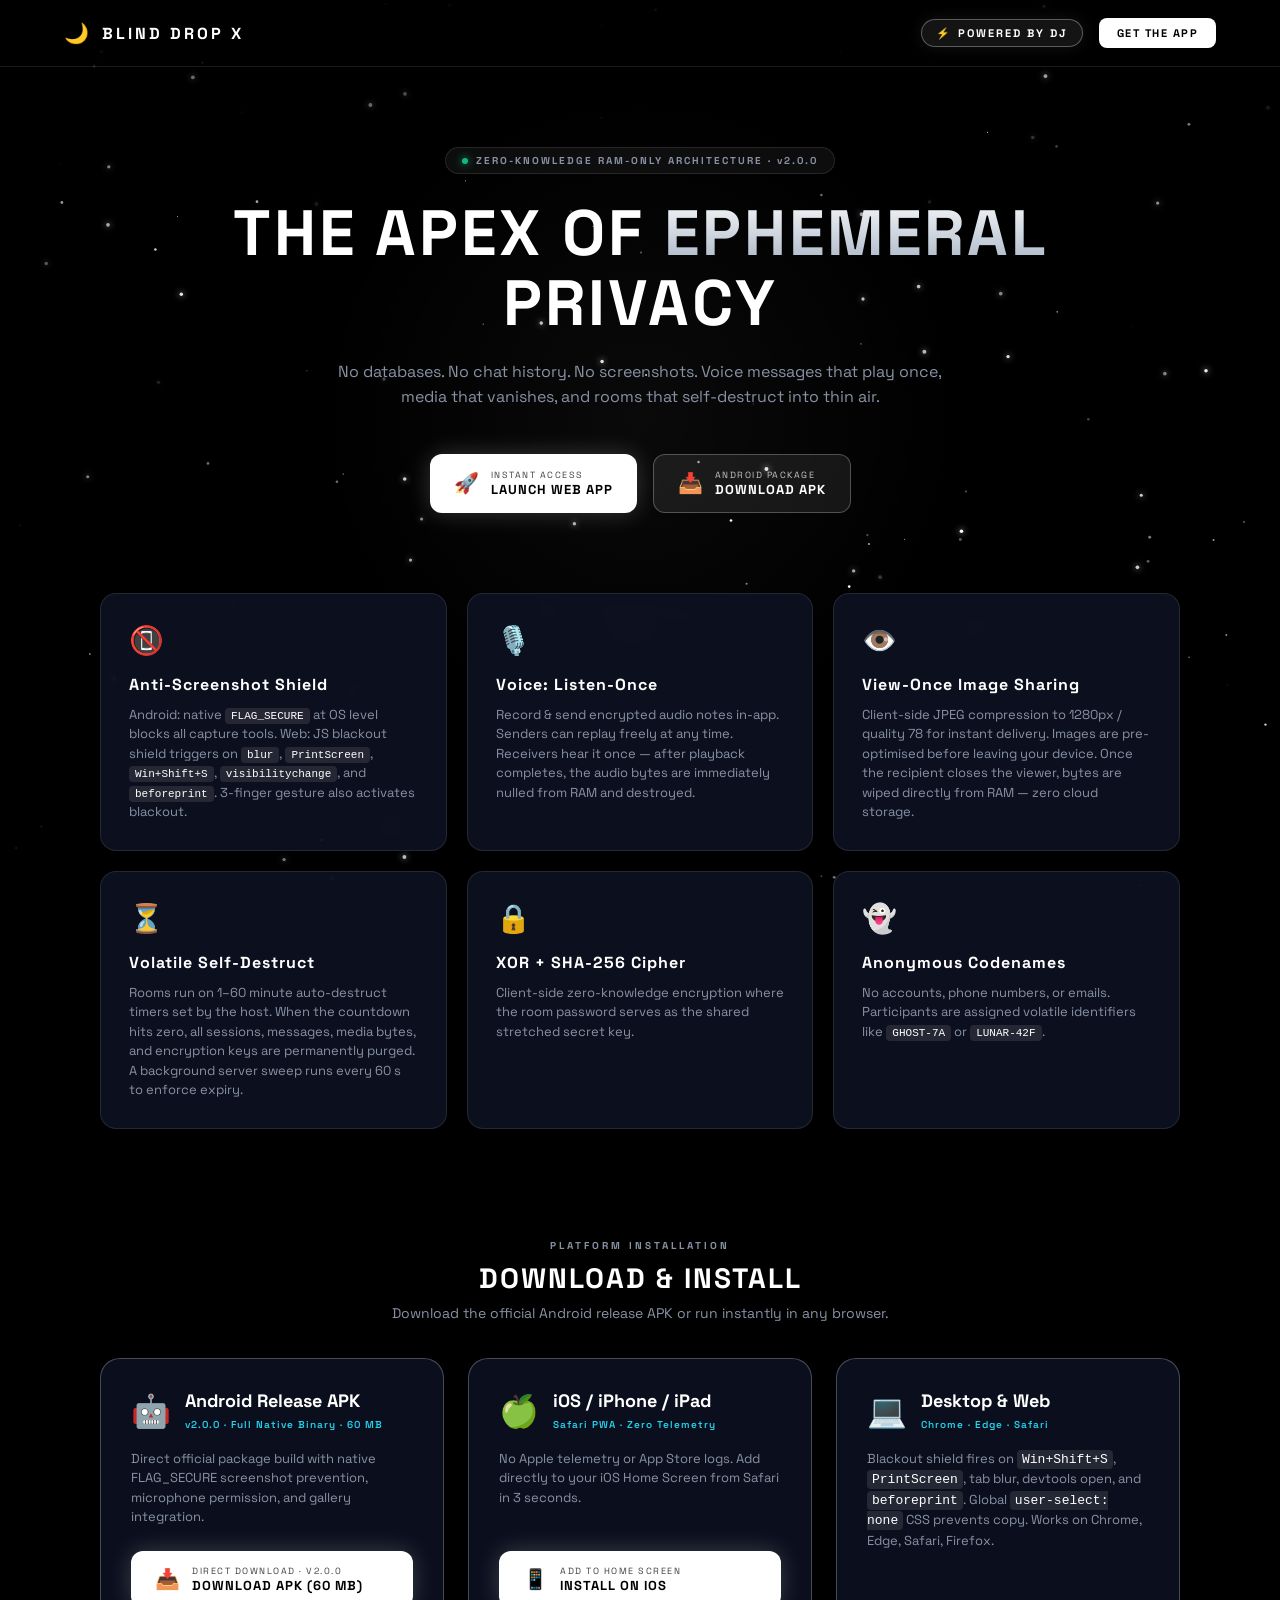
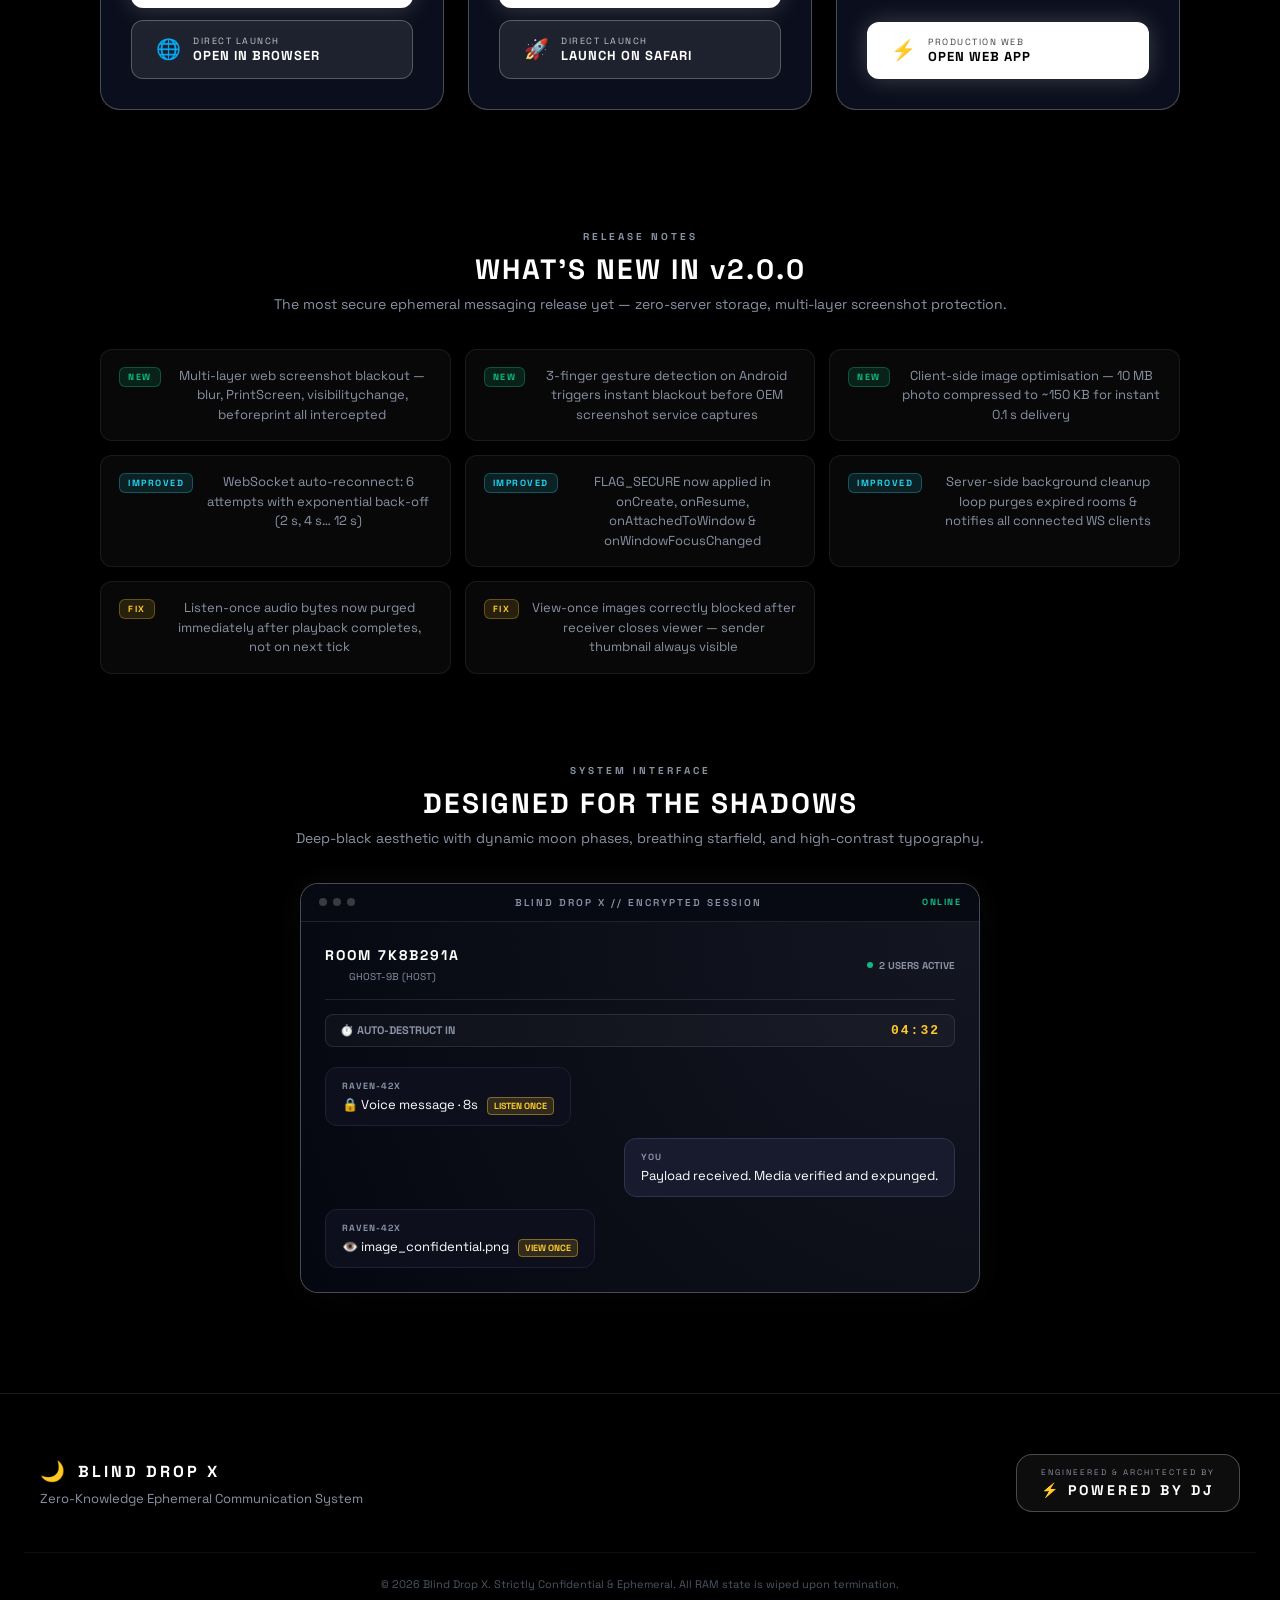
==== commit 1531f991: "feat: redirect all launch web app buttons from promo site to https://blind-drop-x.vercel.app/" ====
--- a/index.html
+++ b/index.html
@@ -54,7 +54,7 @@
 
       <!-- Quick Action Buttons -->
       <div class="cta-group">
-        <a href="/app/" target="_blank" class="btn btn-primary">
+        <a href="https://blind-drop-x.vercel.app/" target="_blank" class="btn btn-primary">
           <span class="btn-icon">🚀</span>
           <div class="btn-content">
             <span class="btn-sub">Instant Access</span>
@@ -142,7 +142,7 @@
                   <span class="btn-main">DOWNLOAD APK (60 MB)</span>
                 </div>
               </a>
-              <a href="/app/" target="_blank" class="btn btn-secondary btn-full">
+              <a href="https://blind-drop-x.vercel.app/" target="_blank" class="btn btn-secondary btn-full">
                 <span class="btn-icon">🌐</span>
                 <div class="btn-content">
                   <span class="btn-sub">Direct Launch</span>
@@ -172,7 +172,7 @@
                   <span class="btn-main">INSTALL ON IOS</span>
                 </div>
               </button>
-              <a href="/app/" target="_blank" class="btn btn-secondary btn-full">
+              <a href="https://blind-drop-x.vercel.app/" target="_blank" class="btn btn-secondary btn-full">
                 <span class="btn-icon">🚀</span>
                 <div class="btn-content">
                   <span class="btn-sub">Direct Launch</span>
@@ -195,7 +195,7 @@
               Blackout shield fires on <code>Win+Shift+S</code>, <code>PrintScreen</code>, tab blur, devtools open, and <code>beforeprint</code>. Global <code>user-select: none</code> CSS prevents copy. Works on Chrome, Edge, Safari, Firefox.
             </p>
             <div class="platform-actions">
-              <a href="/app/" target="_blank" class="btn btn-primary btn-full">
+              <a href="https://blind-drop-x.vercel.app/" target="_blank" class="btn btn-primary btn-full">
                 <span class="btn-icon">⚡</span>
                 <div class="btn-content">
                   <span class="btn-sub">Production Web</span>
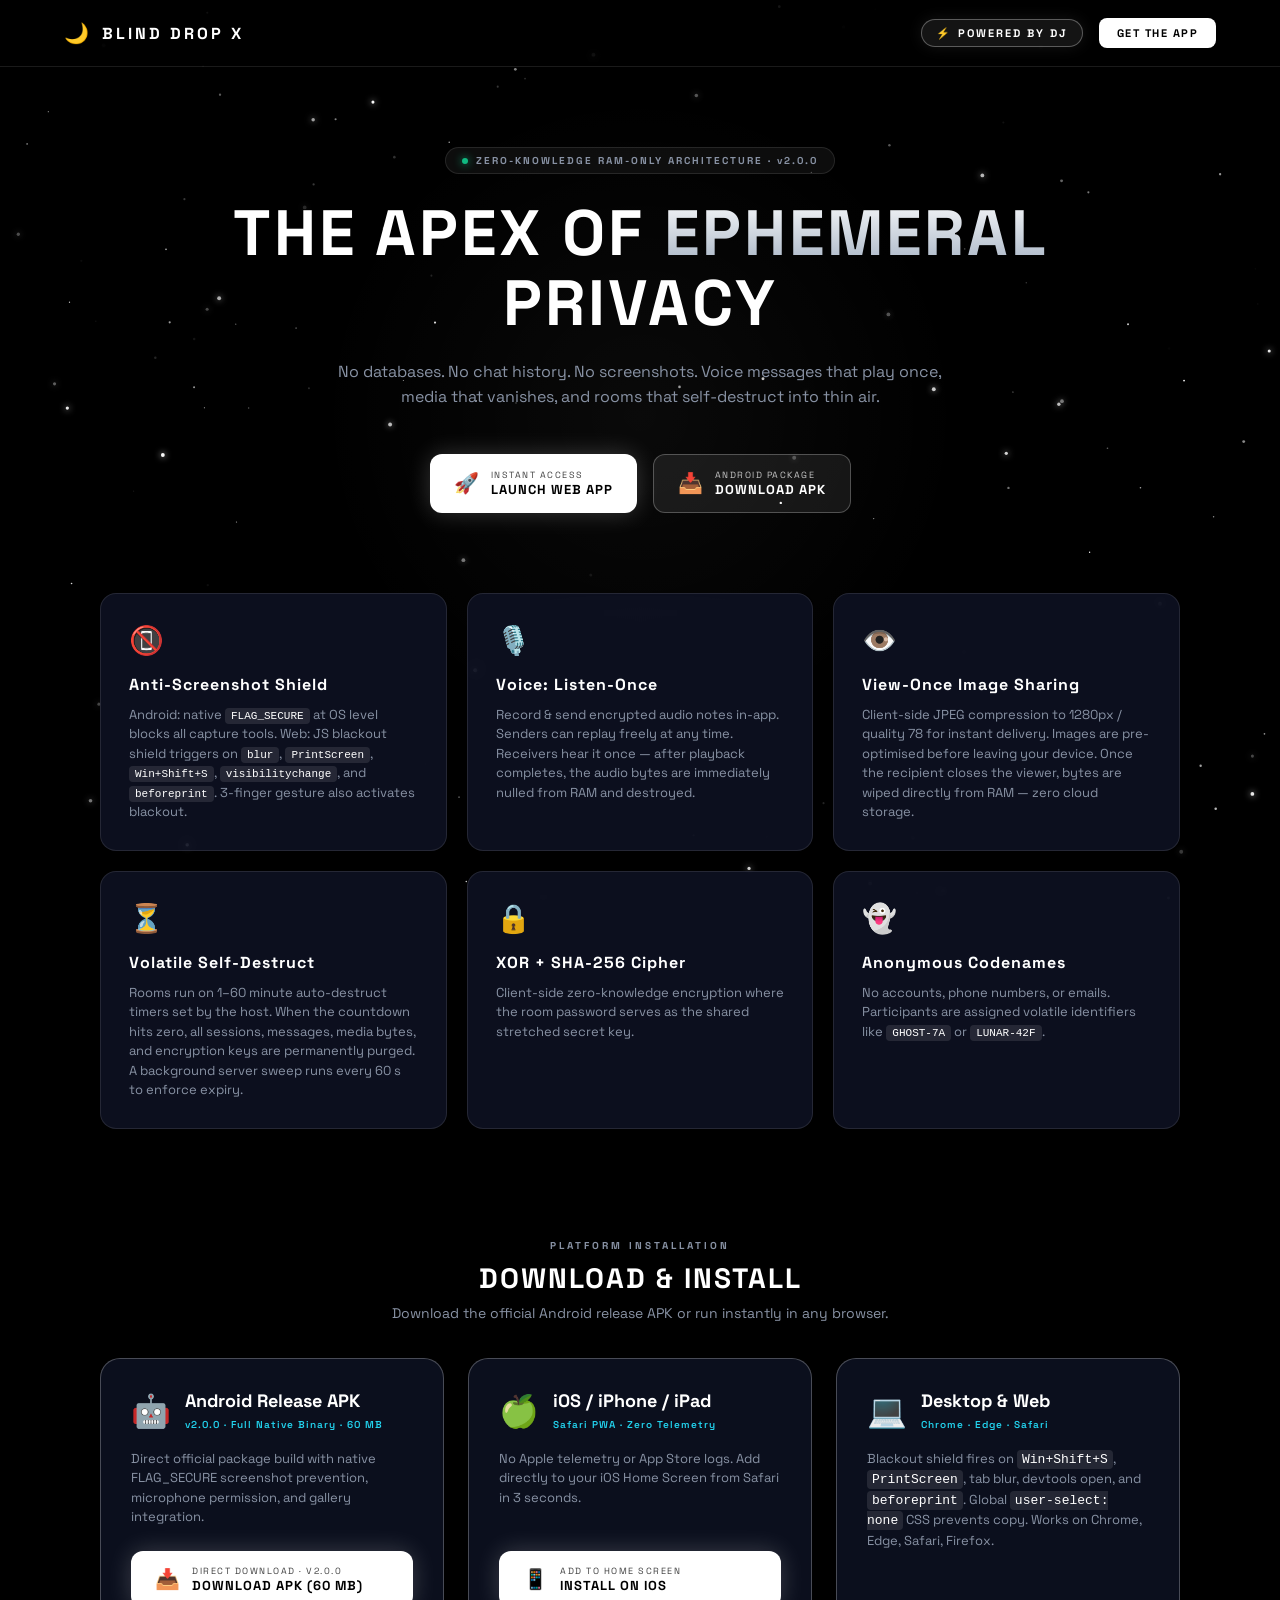
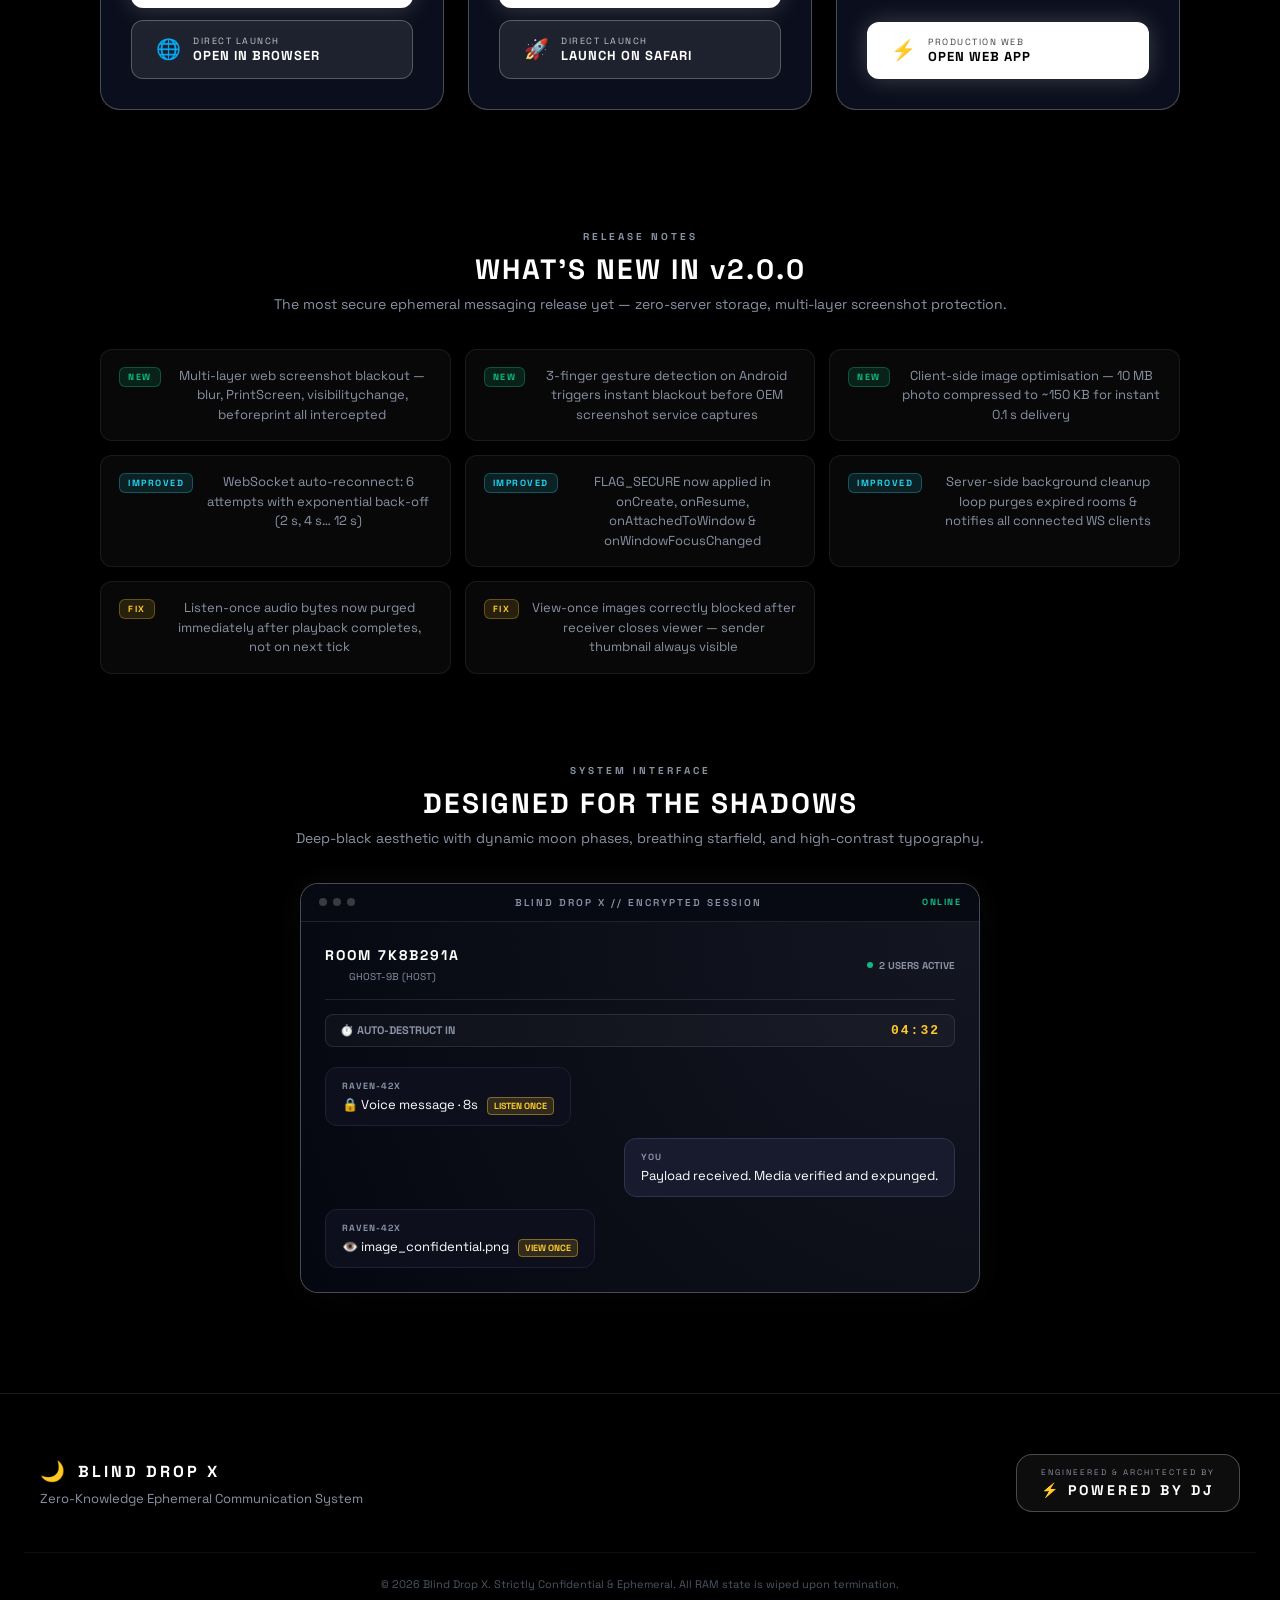
==== commit dba46d24: "fix: route launch buttons to /app/ to avoid 404 on unmapped domains" ====
--- a/index.html
+++ b/index.html
@@ -54,7 +54,7 @@
 
       <!-- Quick Action Buttons -->
       <div class="cta-group">
-        <a href="https://blind-drop-x.vercel.app/" target="_blank" class="btn btn-primary">
+        <a href="/app/" target="_blank" class="btn btn-primary">
           <span class="btn-icon">🚀</span>
           <div class="btn-content">
             <span class="btn-sub">Instant Access</span>
@@ -142,7 +142,7 @@
                   <span class="btn-main">DOWNLOAD APK (60 MB)</span>
                 </div>
               </a>
-              <a href="https://blind-drop-x.vercel.app/" target="_blank" class="btn btn-secondary btn-full">
+              <a href="/app/" target="_blank" class="btn btn-secondary btn-full">
                 <span class="btn-icon">🌐</span>
                 <div class="btn-content">
                   <span class="btn-sub">Direct Launch</span>
@@ -172,7 +172,7 @@
                   <span class="btn-main">INSTALL ON IOS</span>
                 </div>
               </button>
-              <a href="https://blind-drop-x.vercel.app/" target="_blank" class="btn btn-secondary btn-full">
+              <a href="/app/" target="_blank" class="btn btn-secondary btn-full">
                 <span class="btn-icon">🚀</span>
                 <div class="btn-content">
                   <span class="btn-sub">Direct Launch</span>
@@ -195,7 +195,7 @@
               Blackout shield fires on <code>Win+Shift+S</code>, <code>PrintScreen</code>, tab blur, devtools open, and <code>beforeprint</code>. Global <code>user-select: none</code> CSS prevents copy. Works on Chrome, Edge, Safari, Firefox.
             </p>
             <div class="platform-actions">
-              <a href="https://blind-drop-x.vercel.app/" target="_blank" class="btn btn-primary btn-full">
+              <a href="/app/" target="_blank" class="btn btn-primary btn-full">
                 <span class="btn-icon">⚡</span>
                 <div class="btn-content">
                   <span class="btn-sub">Production Web</span>
